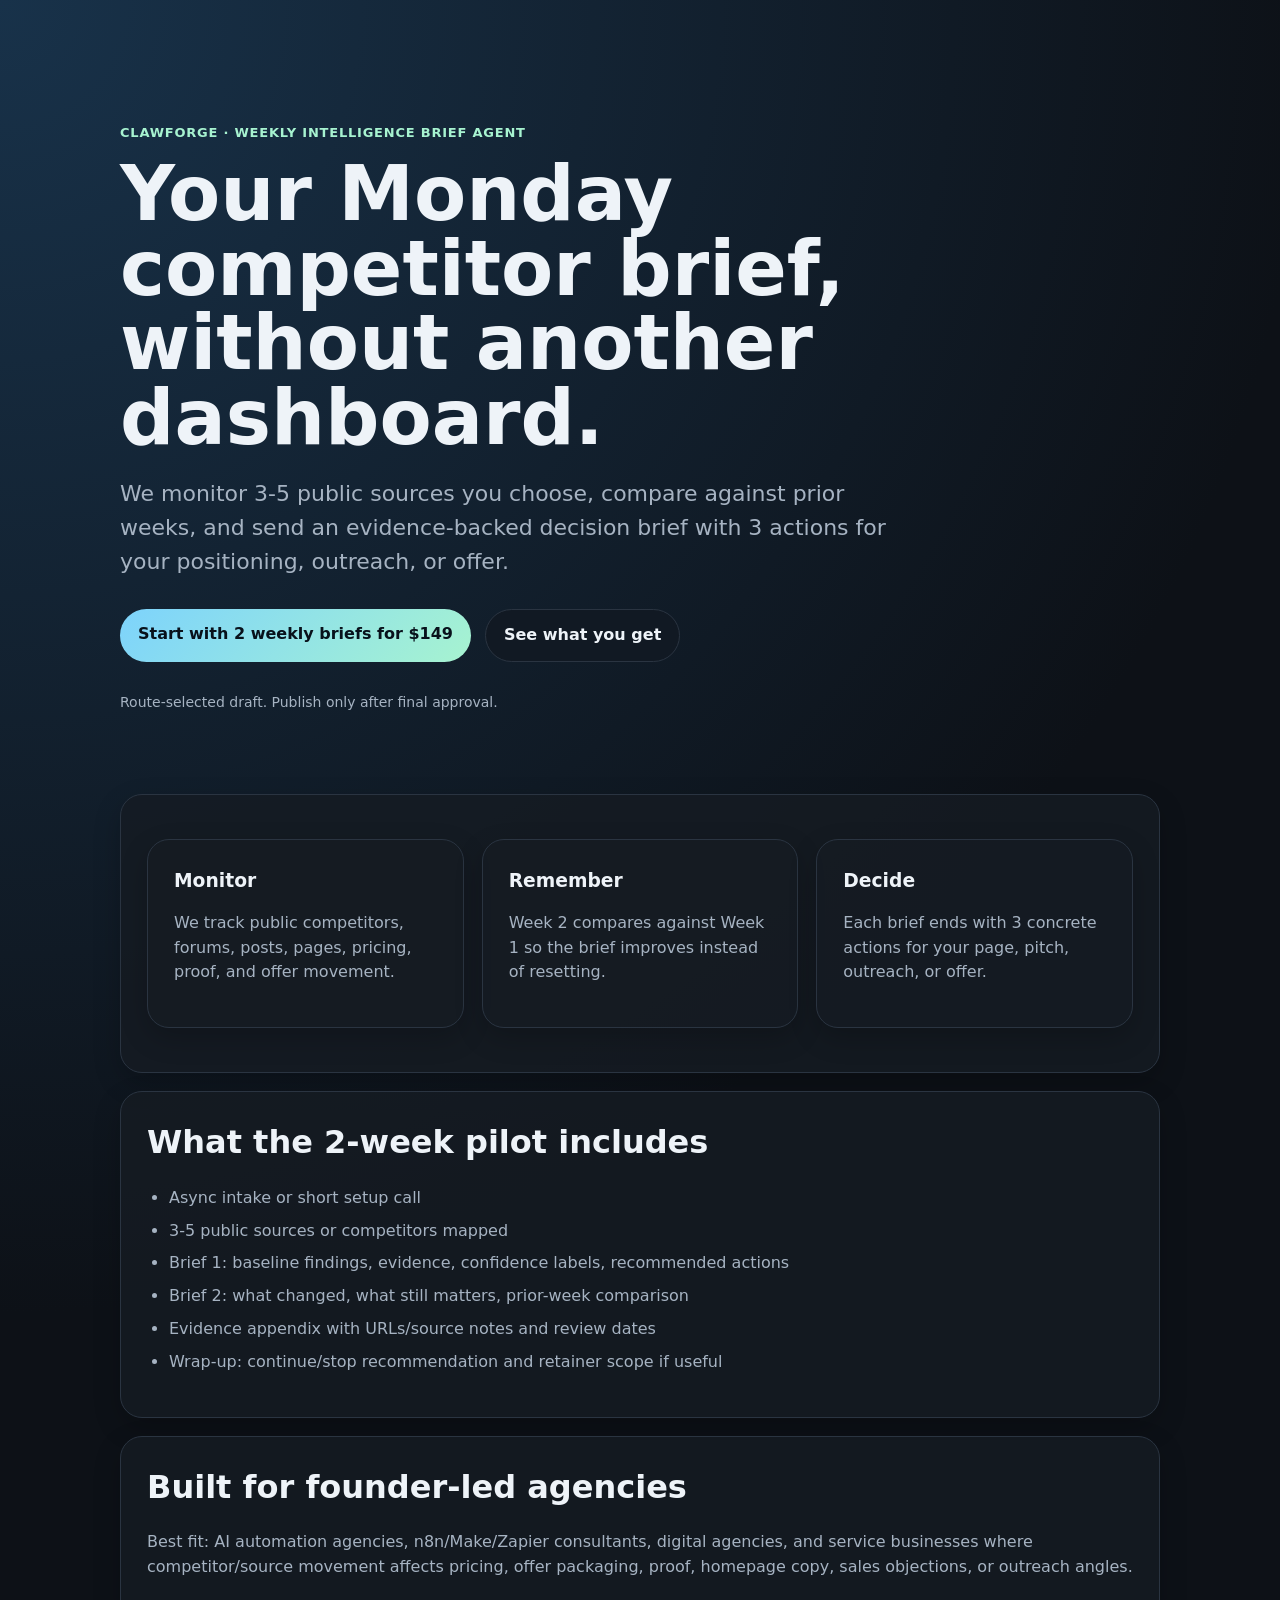
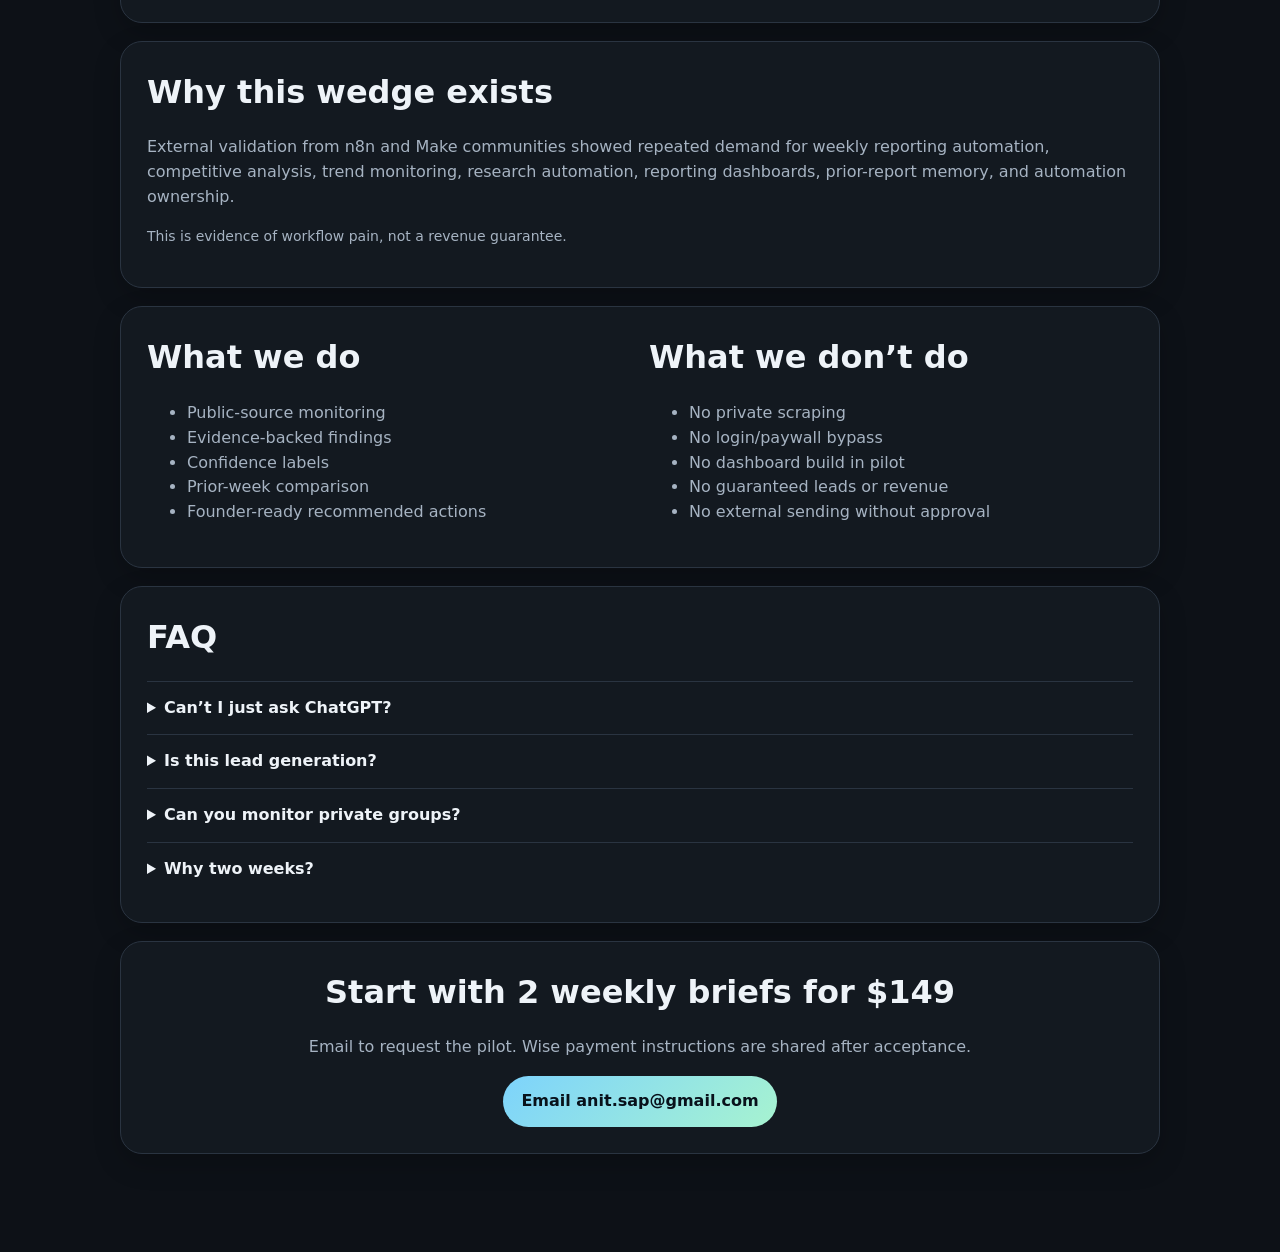
==== index.html @ 7596a97a "Publish weekly intelligence brief landing page" ====
<!doctype html>
<html lang="en">
<head>
  <meta charset="utf-8" />
  <meta name="viewport" content="width=device-width, initial-scale=1" />
  <title>Weekly Intelligence Brief Agent | ClawForge</title>
  <meta name="description" content="A Monday competitor brief for founder-led agencies: 3-5 public sources monitored, evidence-backed findings, and 3 recommended actions." />
  <link rel="stylesheet" href="styles.css" />
</head>
<body>
  <main>
    <section class="hero">
      <p class="eyebrow">ClawForge · Weekly Intelligence Brief Agent</p>
      <h1>Your Monday competitor brief, without another dashboard.</h1>
      <p class="subhead">We monitor 3-5 public sources you choose, compare against prior weeks, and send an evidence-backed decision brief with 3 actions for your positioning, outreach, or offer.</p>
      <div class="cta-row">
        <a class="button primary" href="#contact">Start with 2 weekly briefs for $149</a>
        <a class="button secondary" href="#sample">See what you get</a>
      </div>
      <p class="note">Route-selected draft. Publish only after final approval.</p>
    </section>

    <section class="grid three">
      <div class="card"><h3>Monitor</h3><p>We track public competitors, forums, posts, pages, pricing, proof, and offer movement.</p></div>
      <div class="card"><h3>Remember</h3><p>Week 2 compares against Week 1 so the brief improves instead of resetting.</p></div>
      <div class="card"><h3>Decide</h3><p>Each brief ends with 3 concrete actions for your page, pitch, outreach, or offer.</p></div>
    </section>

    <section id="sample">
      <h2>What the 2-week pilot includes</h2>
      <ul class="checklist">
        <li>Async intake or short setup call</li>
        <li>3-5 public sources or competitors mapped</li>
        <li>Brief 1: baseline findings, evidence, confidence labels, recommended actions</li>
        <li>Brief 2: what changed, what still matters, prior-week comparison</li>
        <li>Evidence appendix with URLs/source notes and review dates</li>
        <li>Wrap-up: continue/stop recommendation and retainer scope if useful</li>
      </ul>
    </section>

    <section>
      <h2>Built for founder-led agencies</h2>
      <p>Best fit: AI automation agencies, n8n/Make/Zapier consultants, digital agencies, and service businesses where competitor/source movement affects pricing, offer packaging, proof, homepage copy, sales objections, or outreach angles.</p>
    </section>

    <section class="proof">
      <h2>Why this wedge exists</h2>
      <p>External validation from n8n and Make communities showed repeated demand for weekly reporting automation, competitive analysis, trend monitoring, research automation, reporting dashboards, prior-report memory, and automation ownership.</p>
      <p class="small">This is evidence of workflow pain, not a revenue guarantee.</p>
    </section>

    <section class="grid two">
      <div>
        <h2>What we do</h2>
        <ul>
          <li>Public-source monitoring</li>
          <li>Evidence-backed findings</li>
          <li>Confidence labels</li>
          <li>Prior-week comparison</li>
          <li>Founder-ready recommended actions</li>
        </ul>
      </div>
      <div>
        <h2>What we don’t do</h2>
        <ul>
          <li>No private scraping</li>
          <li>No login/paywall bypass</li>
          <li>No dashboard build in pilot</li>
          <li>No guaranteed leads or revenue</li>
          <li>No external sending without approval</li>
        </ul>
      </div>
    </section>

    <section class="faq">
      <h2>FAQ</h2>
      <details><summary>Can’t I just ask ChatGPT?</summary><p>For one-off summaries, yes. The value here is recurring monitoring, evidence trails, prior-week memory, and founder-ready decisions.</p></details>
      <details><summary>Is this lead generation?</summary><p>No. It may produce sharper outreach/content angles, but the pilot is market and positioning intelligence.</p></details>
      <details><summary>Can you monitor private groups?</summary><p>Only if access is explicitly authorized and compliant. Default pilot uses public sources only.</p></details>
      <details><summary>Why two weeks?</summary><p>Two weeks is enough to prove whether the brief creates useful decisions without locking you into a retainer.</p></details>
    </section>

    <section id="contact" class="contact">
      <h2>Start with 2 weekly briefs for $149</h2>
      <p>Email to request the pilot. Wise payment instructions are shared after acceptance.</p>
      <a class="button primary" href="mailto:anit.sap@gmail.com?subject=Weekly%20Intelligence%20Brief%20Pilot">Email anit.sap@gmail.com</a>
    </section>
  </main>
</body>
</html>
---- styles.css ----
:root{--bg:#0d1117;--panel:#151b23;--text:#eef3f8;--muted:#a6b3c2;--line:#2a3441;--accent:#7dd3fc;--accent2:#a7f3d0}*{box-sizing:border-box}body{margin:0;background:radial-gradient(circle at top left,#18324a,#0d1117 42%);color:var(--text);font:16px/1.55 system-ui,-apple-system,Segoe UI,Roboto,sans-serif}main{max-width:1080px;margin:0 auto;padding:40px 20px 80px}.hero{padding:70px 0 48px}.eyebrow{color:var(--accent2);font-weight:700;letter-spacing:.06em;text-transform:uppercase;font-size:13px}h1{font-size:clamp(42px,7vw,76px);line-height:.98;margin:14px 0 20px;max-width:920px}h2{font-size:32px;margin:0 0 18px}h3{margin:0 0 10px}.subhead{font-size:22px;color:var(--muted);max-width:790px}.note,.small{color:var(--muted);font-size:14px}.cta-row{display:flex;gap:14px;flex-wrap:wrap;margin:30px 0}.button{display:inline-block;border:1px solid var(--line);border-radius:999px;padding:13px 18px;text-decoration:none;color:var(--text);font-weight:700}.primary{background:linear-gradient(135deg,var(--accent),var(--accent2));color:#08111b;border:0}.secondary{background:#111923}.disabled{opacity:.65;pointer-events:none}.grid{display:grid;gap:18px;margin:28px 0}.two{grid-template-columns:repeat(2,minmax(0,1fr))}.three{grid-template-columns:repeat(3,minmax(0,1fr))}.card,section:not(.hero){background:rgba(21,27,35,.82);border:1px solid var(--line);border-radius:22px;padding:26px;margin:18px 0;box-shadow:0 10px 28px rgba(0,0,0,.2)}.card p,li,p{color:var(--muted)}.checklist{padding-left:22px}.checklist li{margin:8px 0}.proof{border-color:rgba(125,211,252,.45)}details{border-top:1px solid var(--line);padding:14px 0}summary{cursor:pointer;font-weight:700}.contact{text-align:center}@media(max-width:760px){.two,.three{grid-template-columns:1fr}main{padding-top:24px}.hero{padding-top:36px}}
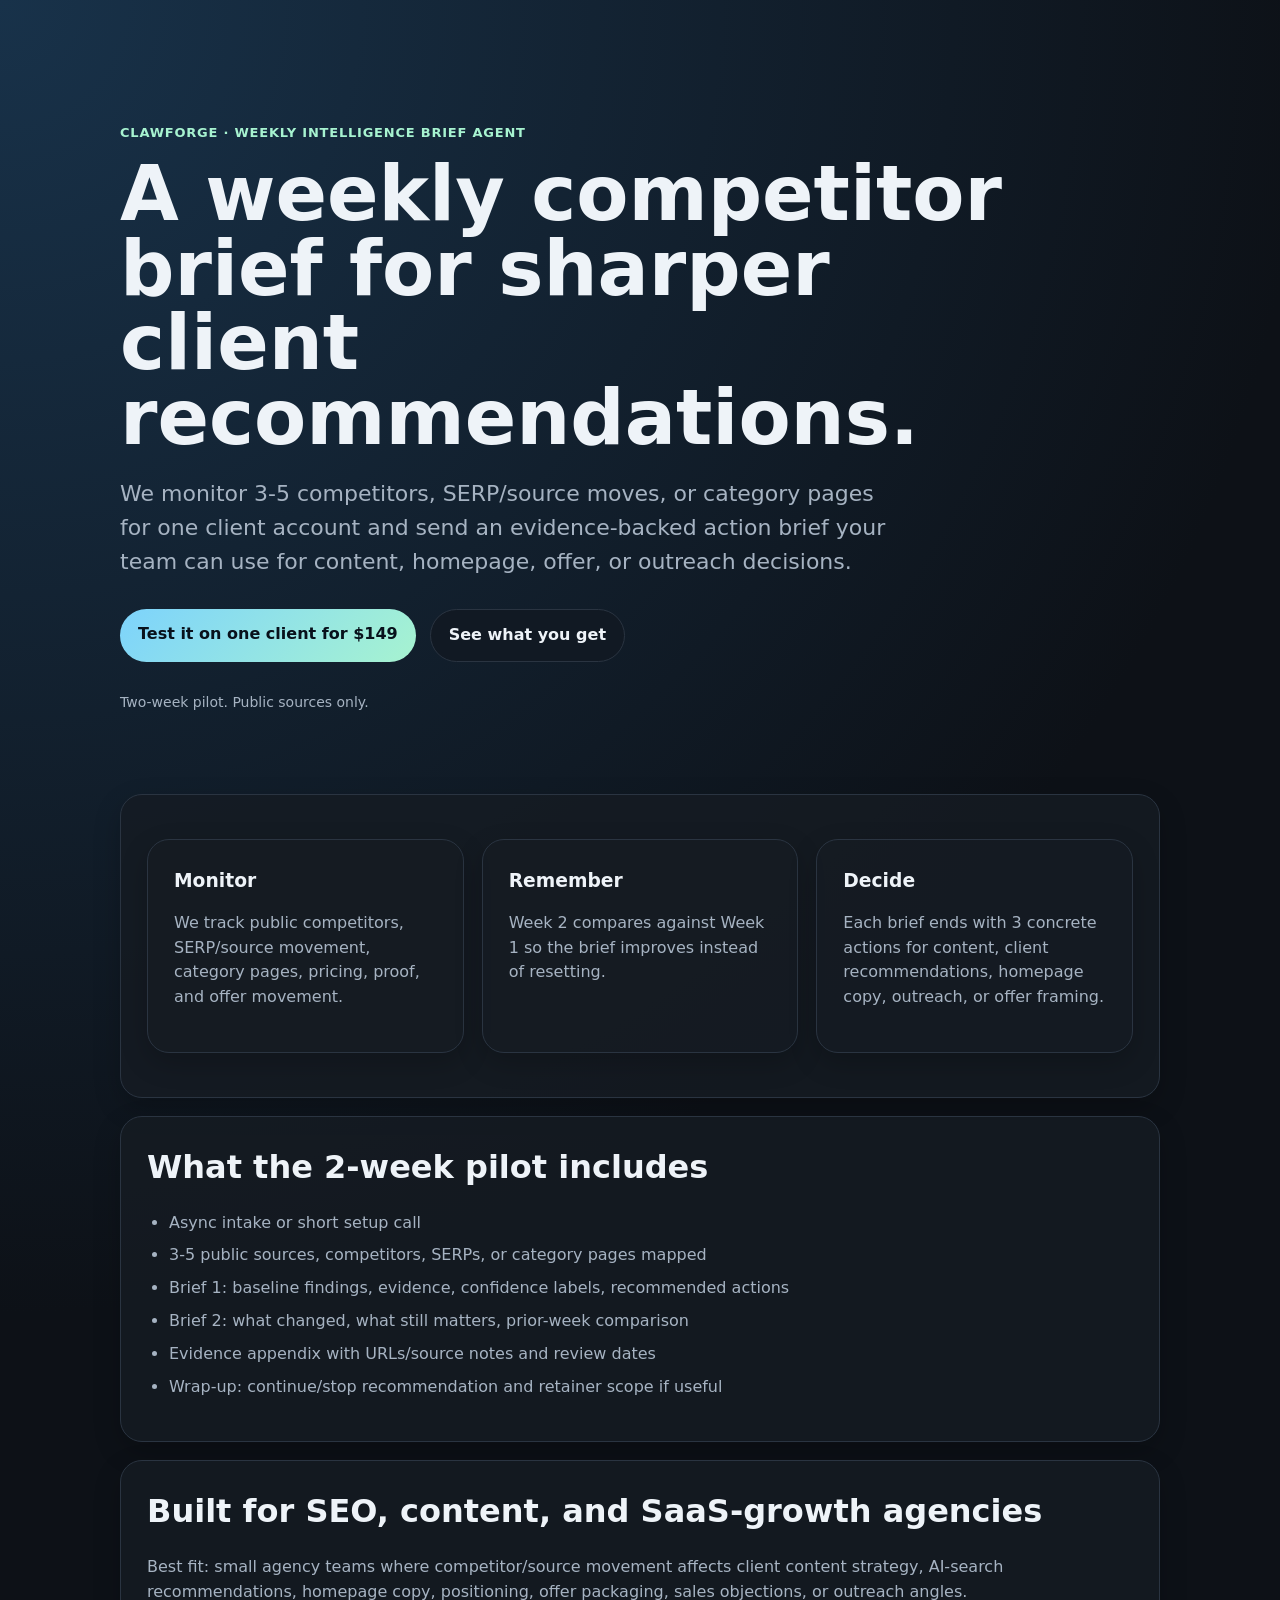
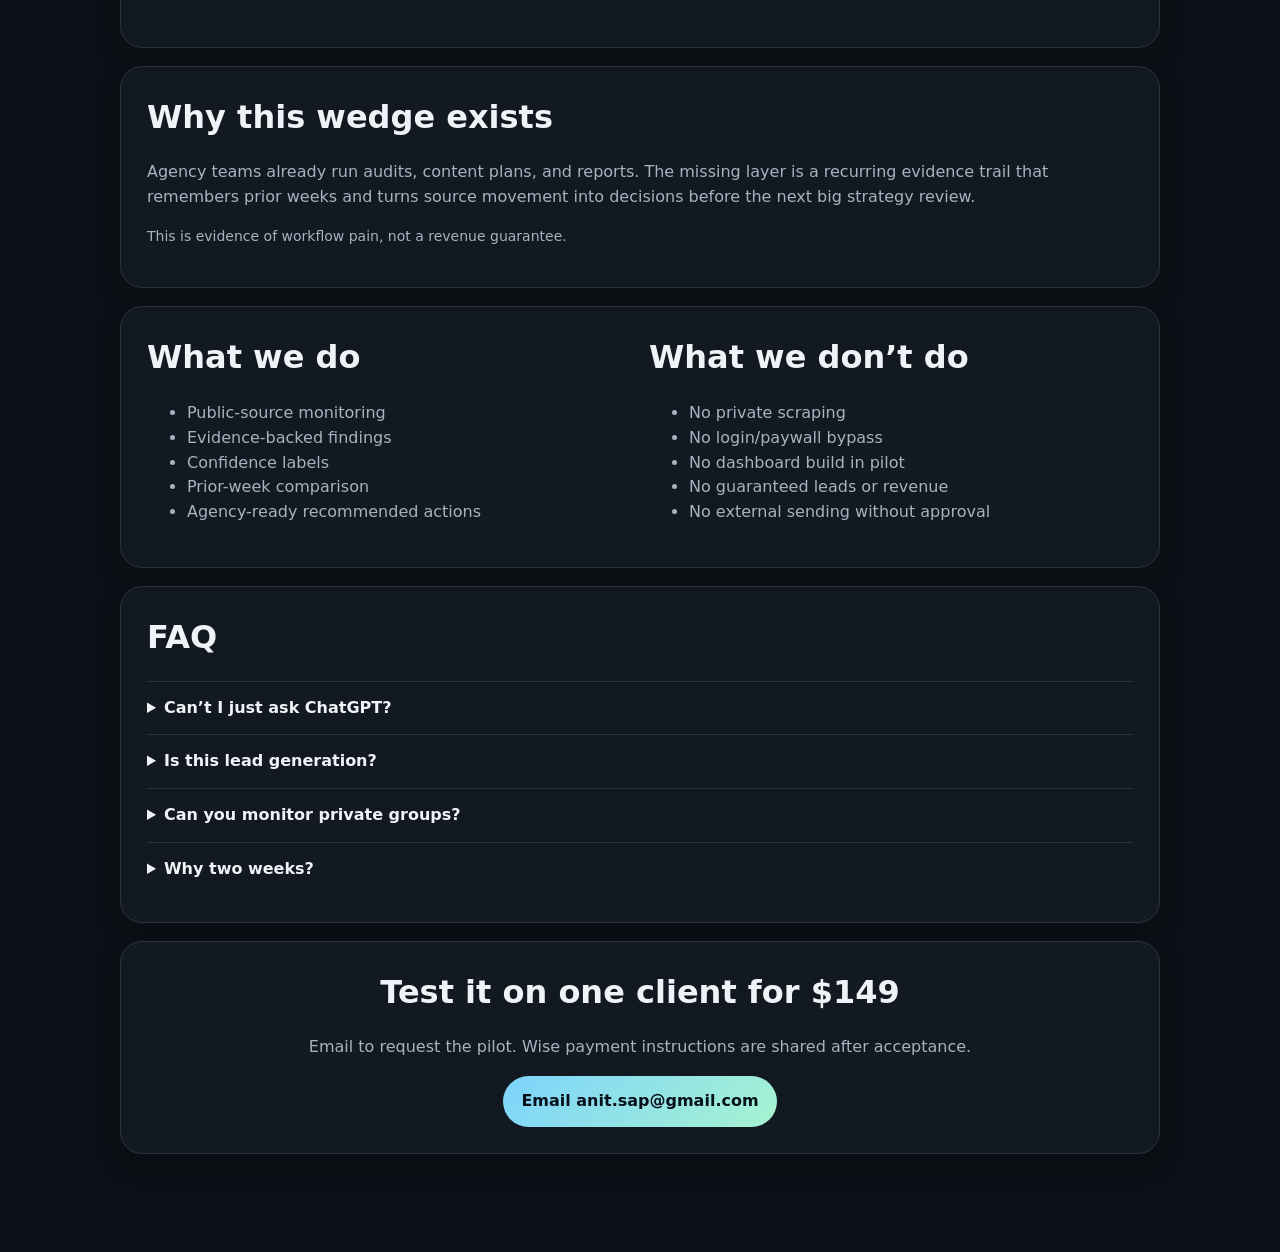
==== commit 23585bab: "Update landing page for agency paid-buyer validation" ====
--- a/index.html
+++ b/index.html
@@ -4,33 +4,33 @@
   <meta charset="utf-8" />
   <meta name="viewport" content="width=device-width, initial-scale=1" />
   <title>Weekly Intelligence Brief Agent | ClawForge</title>
-  <meta name="description" content="A Monday competitor brief for founder-led agencies: 3-5 public sources monitored, evidence-backed findings, and 3 recommended actions." />
+  <meta name="description" content="A weekly competitor and source brief for SEO, content, and SaaS-growth agencies that need sharper client recommendations." />
   <link rel="stylesheet" href="styles.css" />
 </head>
 <body>
   <main>
     <section class="hero">
       <p class="eyebrow">ClawForge · Weekly Intelligence Brief Agent</p>
-      <h1>Your Monday competitor brief, without another dashboard.</h1>
-      <p class="subhead">We monitor 3-5 public sources you choose, compare against prior weeks, and send an evidence-backed decision brief with 3 actions for your positioning, outreach, or offer.</p>
+      <h1>A weekly competitor brief for sharper client recommendations.</h1>
+      <p class="subhead">We monitor 3-5 competitors, SERP/source moves, or category pages for one client account and send an evidence-backed action brief your team can use for content, homepage, offer, or outreach decisions.</p>
       <div class="cta-row">
-        <a class="button primary" href="#contact">Start with 2 weekly briefs for $149</a>
+        <a class="button primary" href="#contact">Test it on one client for $149</a>
         <a class="button secondary" href="#sample">See what you get</a>
       </div>
-      <p class="note">Route-selected draft. Publish only after final approval.</p>
+      <p class="note">Two-week pilot. Public sources only.</p>
     </section>
 
     <section class="grid three">
-      <div class="card"><h3>Monitor</h3><p>We track public competitors, forums, posts, pages, pricing, proof, and offer movement.</p></div>
+      <div class="card"><h3>Monitor</h3><p>We track public competitors, SERP/source movement, category pages, pricing, proof, and offer movement.</p></div>
       <div class="card"><h3>Remember</h3><p>Week 2 compares against Week 1 so the brief improves instead of resetting.</p></div>
-      <div class="card"><h3>Decide</h3><p>Each brief ends with 3 concrete actions for your page, pitch, outreach, or offer.</p></div>
+      <div class="card"><h3>Decide</h3><p>Each brief ends with 3 concrete actions for content, client recommendations, homepage copy, outreach, or offer framing.</p></div>
     </section>
 
     <section id="sample">
       <h2>What the 2-week pilot includes</h2>
       <ul class="checklist">
         <li>Async intake or short setup call</li>
-        <li>3-5 public sources or competitors mapped</li>
+        <li>3-5 public sources, competitors, SERPs, or category pages mapped</li>
         <li>Brief 1: baseline findings, evidence, confidence labels, recommended actions</li>
         <li>Brief 2: what changed, what still matters, prior-week comparison</li>
         <li>Evidence appendix with URLs/source notes and review dates</li>
@@ -39,13 +39,13 @@
     </section>
 
     <section>
-      <h2>Built for founder-led agencies</h2>
-      <p>Best fit: AI automation agencies, n8n/Make/Zapier consultants, digital agencies, and service businesses where competitor/source movement affects pricing, offer packaging, proof, homepage copy, sales objections, or outreach angles.</p>
+      <h2>Built for SEO, content, and SaaS-growth agencies</h2>
+      <p>Best fit: small agency teams where competitor/source movement affects client content strategy, AI-search recommendations, homepage copy, positioning, offer packaging, sales objections, or outreach angles.</p>
     </section>
 
     <section class="proof">
       <h2>Why this wedge exists</h2>
-      <p>External validation from n8n and Make communities showed repeated demand for weekly reporting automation, competitive analysis, trend monitoring, research automation, reporting dashboards, prior-report memory, and automation ownership.</p>
+      <p>Agency teams already run audits, content plans, and reports. The missing layer is a recurring evidence trail that remembers prior weeks and turns source movement into decisions before the next big strategy review.</p>
       <p class="small">This is evidence of workflow pain, not a revenue guarantee.</p>
     </section>
 
@@ -57,7 +57,7 @@
           <li>Evidence-backed findings</li>
           <li>Confidence labels</li>
           <li>Prior-week comparison</li>
-          <li>Founder-ready recommended actions</li>
+          <li>Agency-ready recommended actions</li>
         </ul>
       </div>
       <div>
@@ -81,7 +81,7 @@
     </section>
 
     <section id="contact" class="contact">
-      <h2>Start with 2 weekly briefs for $149</h2>
+      <h2>Test it on one client for $149</h2>
       <p>Email to request the pilot. Wise payment instructions are shared after acceptance.</p>
       <a class="button primary" href="mailto:anit.sap@gmail.com?subject=Weekly%20Intelligence%20Brief%20Pilot">Email anit.sap@gmail.com</a>
     </section>
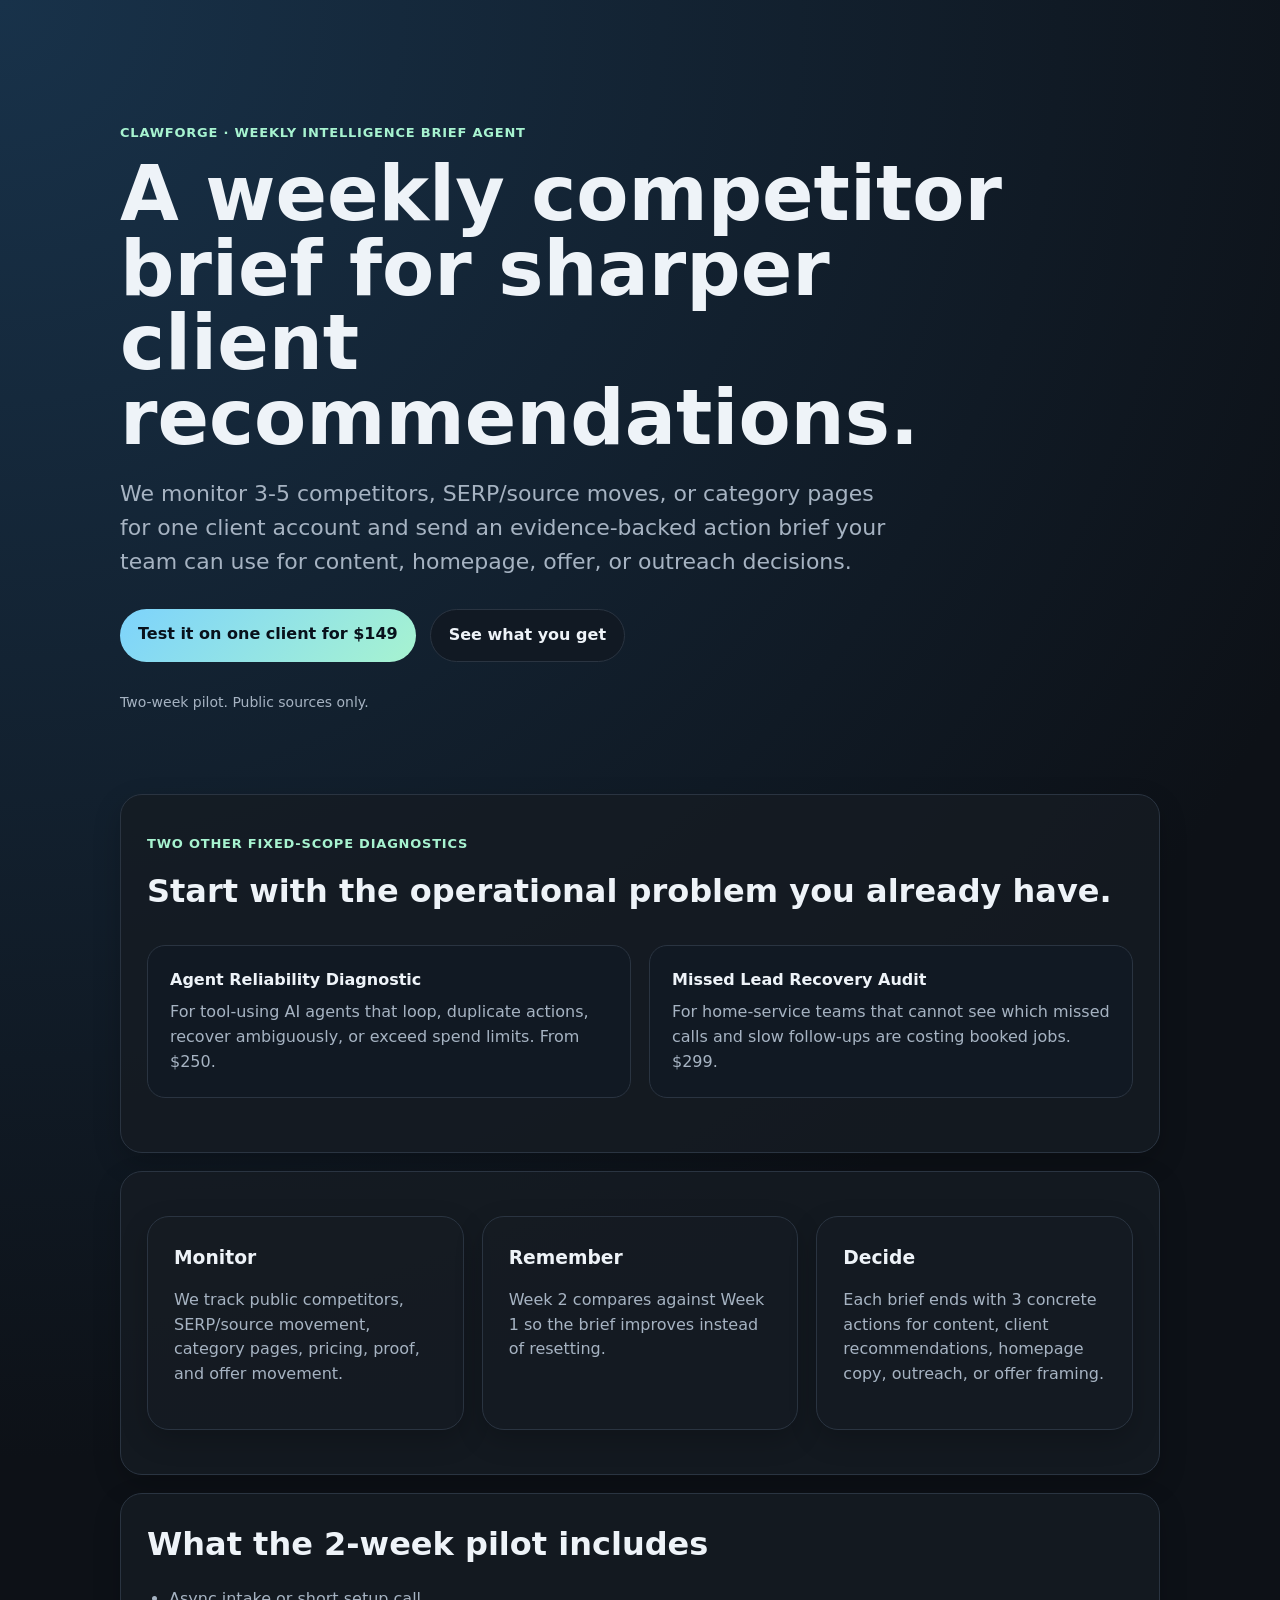
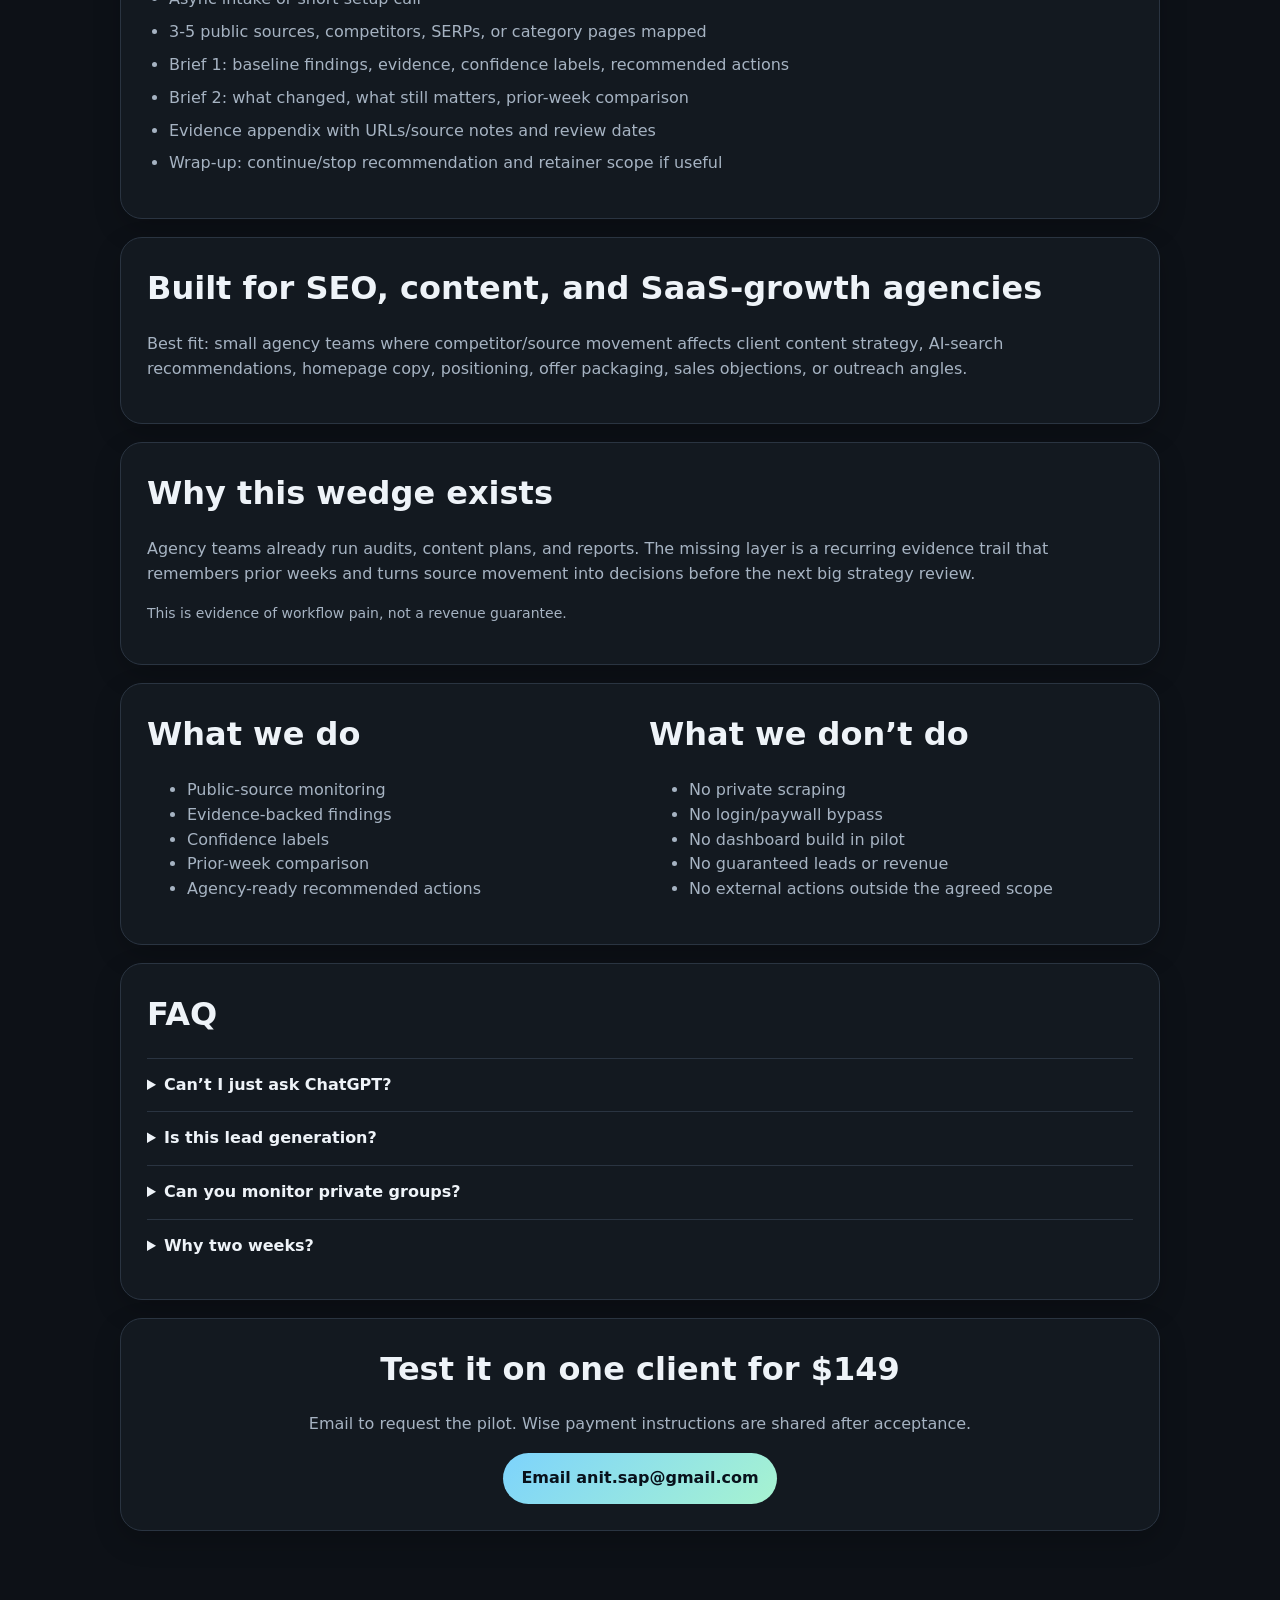
==== commit 8b8e049b: "Add focused diagnostic offer pages" ====
--- a/index.html
+++ b/index.html
@@ -18,6 +18,21 @@
         <a class="button secondary" href="#sample">See what you get</a>
       </div>
       <p class="note">Two-week pilot. Public sources only.</p>
+    </section>
+
+    <section>
+      <p class="eyebrow">Two other fixed-scope diagnostics</p>
+      <h2>Start with the operational problem you already have.</h2>
+      <div class="grid two">
+        <a class="offer-link" href="agent-reliability/">
+          <strong>Agent Reliability Diagnostic</strong>
+          <span>For tool-using AI agents that loop, duplicate actions, recover ambiguously, or exceed spend limits. From $250.</span>
+        </a>
+        <a class="offer-link" href="missed-lead/">
+          <strong>Missed Lead Recovery Audit</strong>
+          <span>For home-service teams that cannot see which missed calls and slow follow-ups are costing booked jobs. $299.</span>
+        </a>
+      </div>
     </section>
 
     <section class="grid three">
@@ -67,7 +82,7 @@
           <li>No login/paywall bypass</li>
           <li>No dashboard build in pilot</li>
           <li>No guaranteed leads or revenue</li>
-          <li>No external sending without approval</li>
+          <li>No external actions outside the agreed scope</li>
         </ul>
       </div>
     </section>
--- a/styles.css
+++ b/styles.css
@@ -1 +1 @@
-:root{--bg:#0d1117;--panel:#151b23;--text:#eef3f8;--muted:#a6b3c2;--line:#2a3441;--accent:#7dd3fc;--accent2:#a7f3d0}*{box-sizing:border-box}body{margin:0;background:radial-gradient(circle at top left,#18324a,#0d1117 42%);color:var(--text);font:16px/1.55 system-ui,-apple-system,Segoe UI,Roboto,sans-serif}main{max-width:1080px;margin:0 auto;padding:40px 20px 80px}.hero{padding:70px 0 48px}.eyebrow{color:var(--accent2);font-weight:700;letter-spacing:.06em;text-transform:uppercase;font-size:13px}h1{font-size:clamp(42px,7vw,76px);line-height:.98;margin:14px 0 20px;max-width:920px}h2{font-size:32px;margin:0 0 18px}h3{margin:0 0 10px}.subhead{font-size:22px;color:var(--muted);max-width:790px}.note,.small{color:var(--muted);font-size:14px}.cta-row{display:flex;gap:14px;flex-wrap:wrap;margin:30px 0}.button{display:inline-block;border:1px solid var(--line);border-radius:999px;padding:13px 18px;text-decoration:none;color:var(--text);font-weight:700}.primary{background:linear-gradient(135deg,var(--accent),var(--accent2));color:#08111b;border:0}.secondary{background:#111923}.disabled{opacity:.65;pointer-events:none}.grid{display:grid;gap:18px;margin:28px 0}.two{grid-template-columns:repeat(2,minmax(0,1fr))}.three{grid-template-columns:repeat(3,minmax(0,1fr))}.card,section:not(.hero){background:rgba(21,27,35,.82);border:1px solid var(--line);border-radius:22px;padding:26px;margin:18px 0;box-shadow:0 10px 28px rgba(0,0,0,.2)}.card p,li,p{color:var(--muted)}.checklist{padding-left:22px}.checklist li{margin:8px 0}.proof{border-color:rgba(125,211,252,.45)}details{border-top:1px solid var(--line);padding:14px 0}summary{cursor:pointer;font-weight:700}.contact{text-align:center}@media(max-width:760px){.two,.three{grid-template-columns:1fr}main{padding-top:24px}.hero{padding-top:36px}}
+:root{--bg:#0d1117;--panel:#151b23;--text:#eef3f8;--muted:#a6b3c2;--line:#2a3441;--accent:#7dd3fc;--accent2:#a7f3d0}*{box-sizing:border-box}body{margin:0;background:radial-gradient(circle at top left,#18324a,#0d1117 42%);color:var(--text);font:16px/1.55 system-ui,-apple-system,Segoe UI,Roboto,sans-serif}main{max-width:1080px;margin:0 auto;padding:40px 20px 80px}.hero{padding:70px 0 48px}.eyebrow{color:var(--accent2);font-weight:700;letter-spacing:.06em;text-transform:uppercase;font-size:13px}h1{font-size:clamp(42px,7vw,76px);line-height:.98;margin:14px 0 20px;max-width:920px}h2{font-size:32px;margin:0 0 18px}h3{margin:0 0 10px}.subhead{font-size:22px;color:var(--muted);max-width:790px}.note,.small{color:var(--muted);font-size:14px}.cta-row{display:flex;gap:14px;flex-wrap:wrap;margin:30px 0}.button{display:inline-block;border:1px solid var(--line);border-radius:999px;padding:13px 18px;text-decoration:none;color:var(--text);font-weight:700}.primary{background:linear-gradient(135deg,var(--accent),var(--accent2));color:#08111b;border:0}.secondary{background:#111923}.disabled{opacity:.65;pointer-events:none}.grid{display:grid;gap:18px;margin:28px 0}.two{grid-template-columns:repeat(2,minmax(0,1fr))}.three{grid-template-columns:repeat(3,minmax(0,1fr))}.card,section:not(.hero){background:rgba(21,27,35,.82);border:1px solid var(--line);border-radius:22px;padding:26px;margin:18px 0;box-shadow:0 10px 28px rgba(0,0,0,.2)}.card p,li,p{color:var(--muted)}.checklist{padding-left:22px}.checklist li{margin:8px 0}.proof{border-color:rgba(125,211,252,.45)}details{border-top:1px solid var(--line);padding:14px 0}summary{cursor:pointer;font-weight:700}.contact{text-align:center}.offer-link{display:flex;flex-direction:column;gap:8px;padding:22px;border:1px solid var(--line);border-radius:18px;background:#111923;color:var(--text);text-decoration:none}.offer-link:hover{border-color:var(--accent);transform:translateY(-1px)}.offer-link span{color:var(--muted)}.sample{border-left:3px solid var(--accent);padding:18px 20px;background:#101720;border-radius:10px}.metric{font-size:40px;font-weight:800;color:var(--accent2);margin:0}.back{display:inline-block;margin-bottom:30px;color:var(--accent);text-decoration:none}@media(max-width:760px){.two,.three{grid-template-columns:1fr}main{padding-top:24px}.hero{padding-top:36px}}
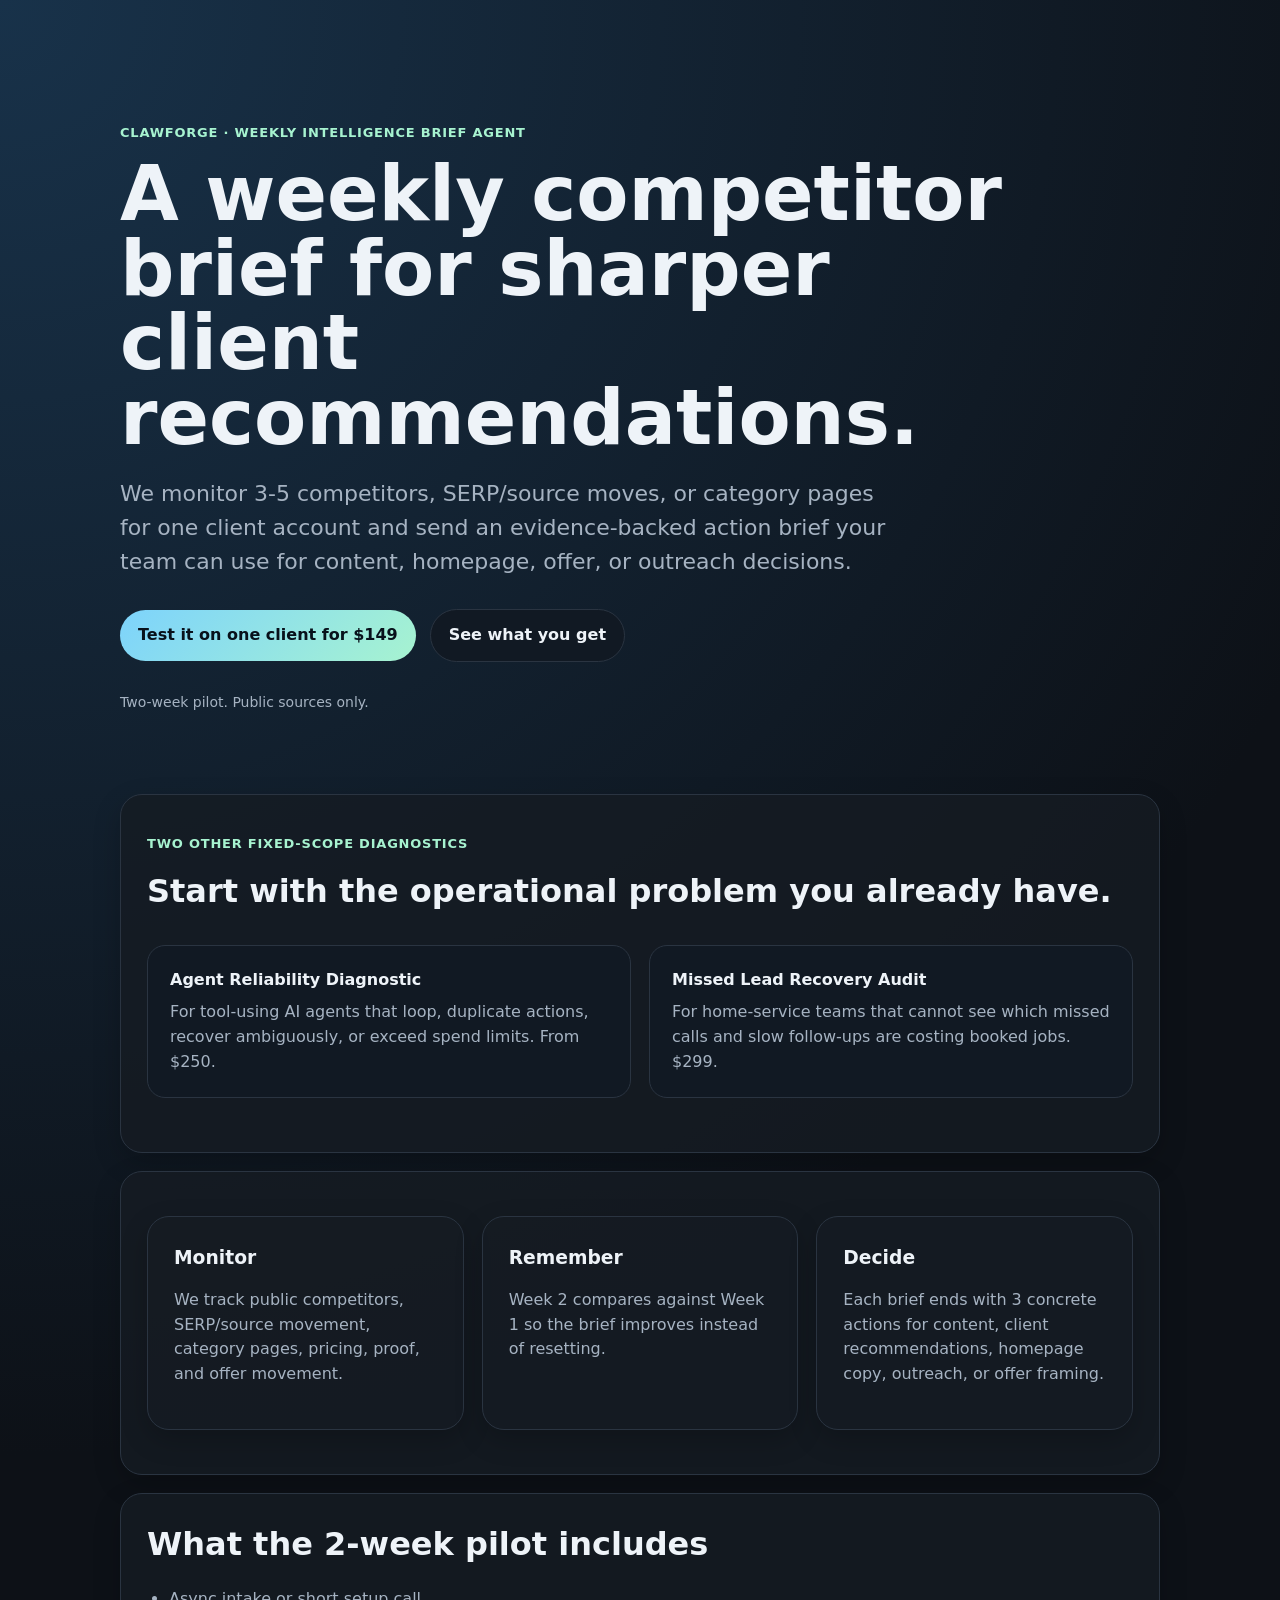
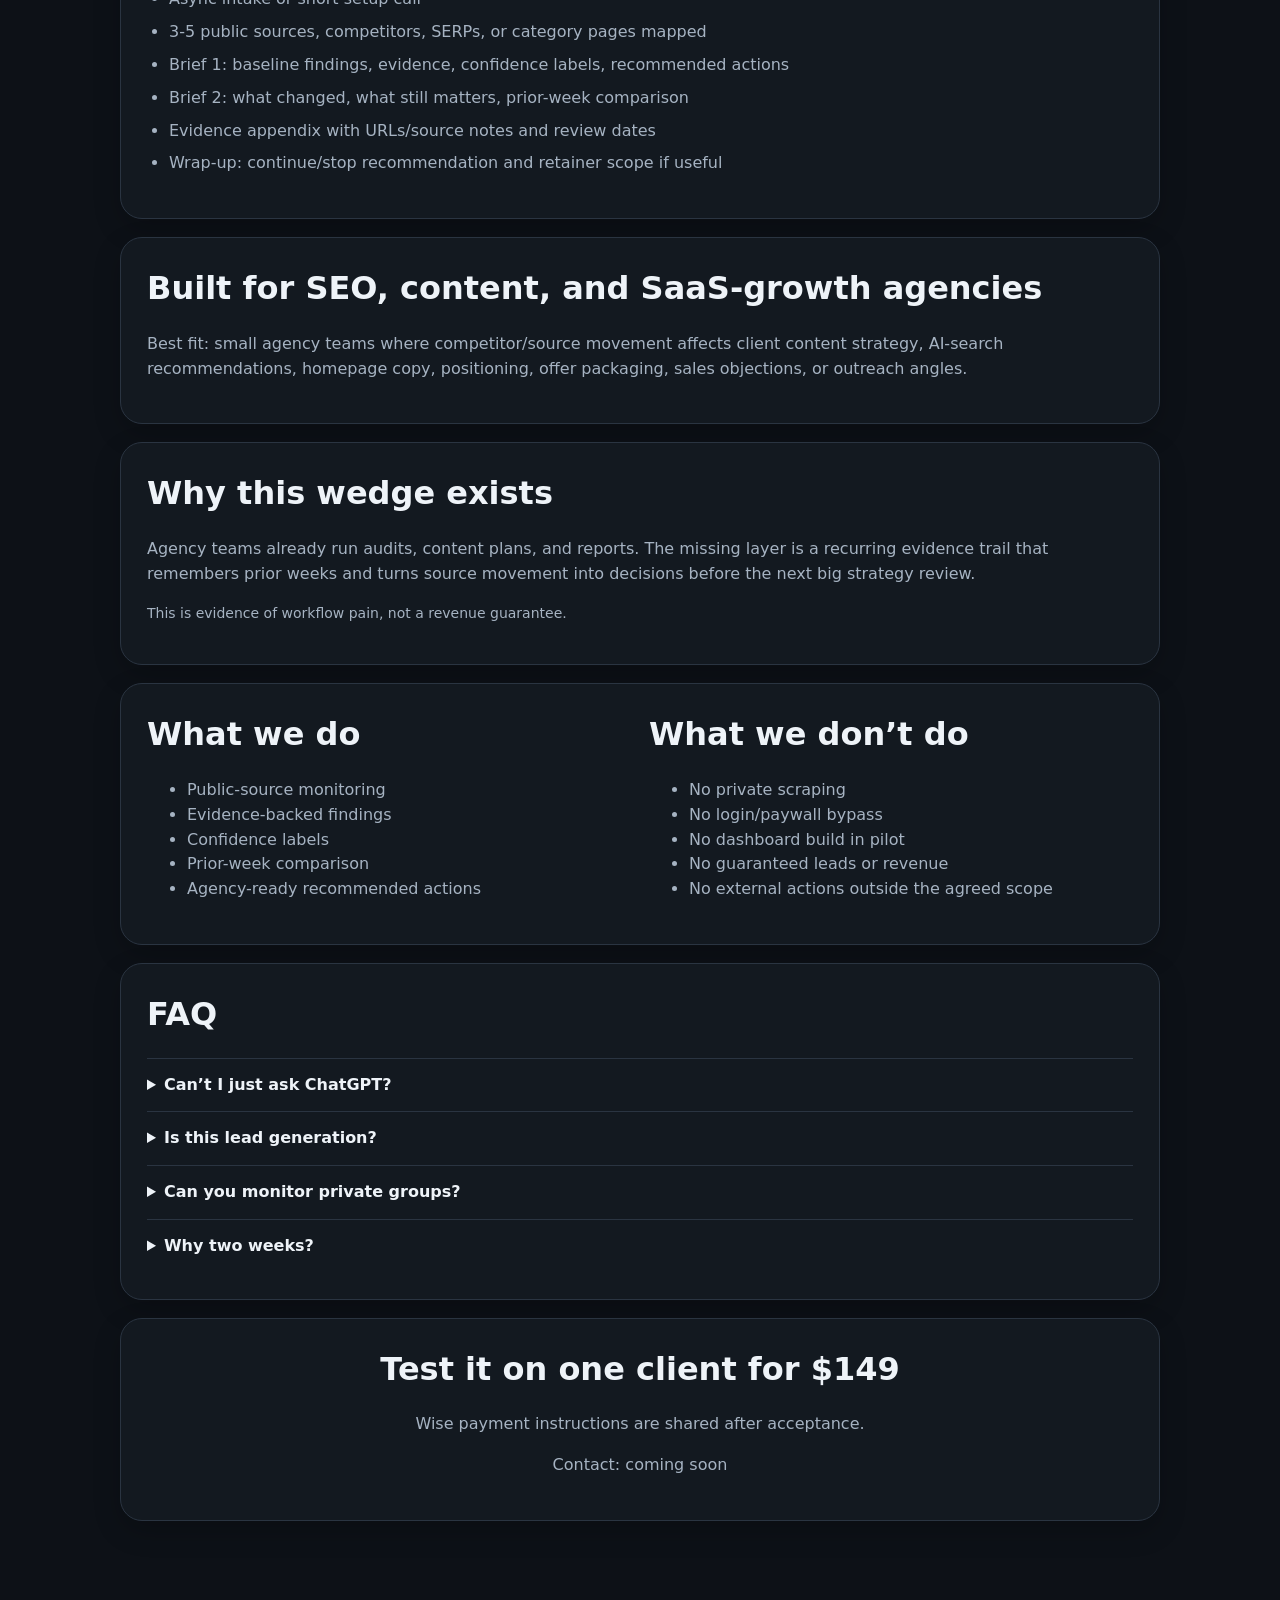
==== commit 53783f60: "Remove personal Gmail addresses from public offer pages. Replace mailto contact calls-to-action with" ====
--- a/index.html
+++ b/index.html
@@ -97,8 +97,8 @@
 
     <section id="contact" class="contact">
       <h2>Test it on one client for $149</h2>
-      <p>Email to request the pilot. Wise payment instructions are shared after acceptance.</p>
-      <a class="button primary" href="mailto:anit.sap@gmail.com?subject=Weekly%20Intelligence%20Brief%20Pilot">Email anit.sap@gmail.com</a>
+      <p>Wise payment instructions are shared after acceptance.</p>
+      <p>Contact: coming soon</p>
     </section>
   </main>
 </body>
--- a/styles.css
+++ b/styles.css
@@ -1 +1 @@
-:root{--bg:#0d1117;--panel:#151b23;--text:#eef3f8;--muted:#a6b3c2;--line:#2a3441;--accent:#7dd3fc;--accent2:#a7f3d0}*{box-sizing:border-box}body{margin:0;background:radial-gradient(circle at top left,#18324a,#0d1117 42%);color:var(--text);font:16px/1.55 system-ui,-apple-system,Segoe UI,Roboto,sans-serif}main{max-width:1080px;margin:0 auto;padding:40px 20px 80px}.hero{padding:70px 0 48px}.eyebrow{color:var(--accent2);font-weight:700;letter-spacing:.06em;text-transform:uppercase;font-size:13px}h1{font-size:clamp(42px,7vw,76px);line-height:.98;margin:14px 0 20px;max-width:920px}h2{font-size:32px;margin:0 0 18px}h3{margin:0 0 10px}.subhead{font-size:22px;color:var(--muted);max-width:790px}.note,.small{color:var(--muted);font-size:14px}.cta-row{display:flex;gap:14px;flex-wrap:wrap;margin:30px 0}.button{display:inline-block;border:1px solid var(--line);border-radius:999px;padding:13px 18px;text-decoration:none;color:var(--text);font-weight:700}.primary{background:linear-gradient(135deg,var(--accent),var(--accent2));color:#08111b;border:0}.secondary{background:#111923}.disabled{opacity:.65;pointer-events:none}.grid{display:grid;gap:18px;margin:28px 0}.two{grid-template-columns:repeat(2,minmax(0,1fr))}.three{grid-template-columns:repeat(3,minmax(0,1fr))}.card,section:not(.hero){background:rgba(21,27,35,.82);border:1px solid var(--line);border-radius:22px;padding:26px;margin:18px 0;box-shadow:0 10px 28px rgba(0,0,0,.2)}.card p,li,p{color:var(--muted)}.checklist{padding-left:22px}.checklist li{margin:8px 0}.proof{border-color:rgba(125,211,252,.45)}details{border-top:1px solid var(--line);padding:14px 0}summary{cursor:pointer;font-weight:700}.contact{text-align:center}.offer-link{display:flex;flex-direction:column;gap:8px;padding:22px;border:1px solid var(--line);border-radius:18px;background:#111923;color:var(--text);text-decoration:none}.offer-link:hover{border-color:var(--accent);transform:translateY(-1px)}.offer-link span{color:var(--muted)}.sample{border-left:3px solid var(--accent);padding:18px 20px;background:#101720;border-radius:10px}.metric{font-size:40px;font-weight:800;color:var(--accent2);margin:0}.back{display:inline-block;margin-bottom:30px;color:var(--accent);text-decoration:none}@media(max-width:760px){.two,.three{grid-template-columns:1fr}main{padding-top:24px}.hero{padding-top:36px}}
+:root{--bg:#0d1117;--panel:#151b23;--text:#eef3f8;--muted:#a6b3c2;--line:#2a3441;--accent:#7dd3fc;--accent2:#a7f3d0}*{box-sizing:border-box}body{margin:0;background:radial-gradient(circle at top left,#18324a,#0d1117 42%);color:var(--text);font:16px/1.55 system-ui,-apple-system,Segoe UI,Roboto,sans-serif}main{max-width:1080px;margin:0 auto;padding:40px 20px 80px}.hero{padding:70px 0 48px}.eyebrow{color:var(--accent2);font-weight:700;letter-spacing:.06em;text-transform:uppercase;font-size:13px}h1{font-size:clamp(42px,7vw,76px);line-height:.98;margin:14px 0 20px;max-width:920px}h2{font-size:32px;margin:0 0 18px}h3{margin:0 0 10px}.subhead{font-size:22px;color:var(--muted);max-width:790px}.note,.small{color:var(--muted);font-size:14px}.cta-row{display:flex;gap:14px;flex-wrap:wrap;margin:30px 0;align-items:center}.cta-row p{margin:0}.button{display:inline-block;border:1px solid var(--line);border-radius:999px;padding:13px 18px;text-decoration:none;color:var(--text);font-weight:700}.primary{background:linear-gradient(135deg,var(--accent),var(--accent2));color:#08111b;border:0}.secondary{background:#111923}.disabled{opacity:.65;pointer-events:none}.grid{display:grid;gap:18px;margin:28px 0}.two{grid-template-columns:repeat(2,minmax(0,1fr))}.three{grid-template-columns:repeat(3,minmax(0,1fr))}.card,section:not(.hero){background:rgba(21,27,35,.82);border:1px solid var(--line);border-radius:22px;padding:26px;margin:18px 0;box-shadow:0 10px 28px rgba(0,0,0,.2)}.card p,li,p{color:var(--muted)}.checklist{padding-left:22px}.checklist li{margin:8px 0}.proof{border-color:rgba(125,211,252,.45)}details{border-top:1px solid var(--line);padding:14px 0}summary{cursor:pointer;font-weight:700}.contact{text-align:center}.offer-link{display:flex;flex-direction:column;gap:8px;padding:22px;border:1px solid var(--line);border-radius:18px;background:#111923;color:var(--text);text-decoration:none}.offer-link:hover{border-color:var(--accent);transform:translateY(-1px)}.offer-link span{color:var(--muted)}.sample{border-left:3px solid var(--accent);padding:18px 20px;background:#101720;border-radius:10px}.metric{font-size:40px;font-weight:800;color:var(--accent2);margin:0}.back{display:inline-block;margin-bottom:30px;color:var(--accent);text-decoration:none}@media(max-width:760px){.two,.three{grid-template-columns:1fr}main{padding-top:24px}.hero{padding-top:36px}}
